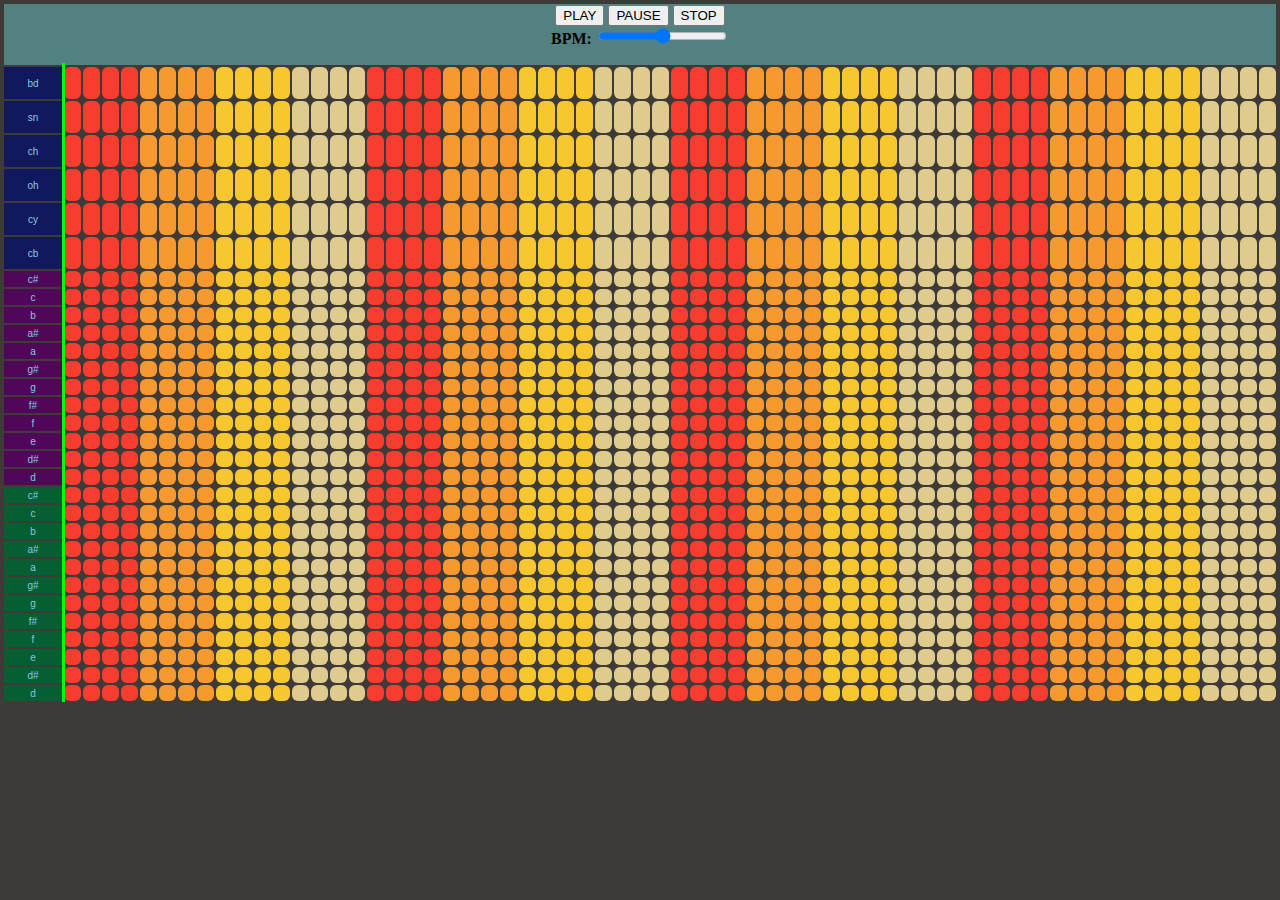
==== index.html @ 9b2cc05b "First commit" ====
<html>

  <head>
    <title>Loop Fun</title>

    <link rel="stylesheet" href="assets/ss/style.css">
  </head>

  <body>



    <table id="mainTable">
      <tbody id="tableBody">
        <div id="playheadLine" onresize="windowResize()"></div>

        <th colspan="65" id="tableHeading">
          <button class="transportControl" onclick="transportPlay()">
            PLAY
          </button>
          <button class="transportControl" onclick="transportPause()">
            PAUSE
          </button>
          <button class="transportControl" onclick="transportStop()">
            STOP
          </button>

          <form action="/action_page.php" method="get">
          BPM:
            <input type="range" name="points" min="70" max="139">

          </form>

        </th>

      </tbody>
    </table>

  </body>

  <script src="script.js"></script>

</html>
---- assets/ss/style.css ----
body {
  margin: 0;
  background-color: #3D3A37;
}

#mainTable {
  border: 2px solid #3D3A37;
  background-color: #3D3A37;
  border-spacing: 2px;
}

th {
  background-color: #538181;
  height: 50;
}

.transportControl {
  color: black;
}


td {
  width: 20px;
}

td.noteGrid {
  border: 0px solid #595337;
  border-radius: 6px;
  padding: 0px;
}

td.noteGrid:hover {
  background-color: #6EF200 !important;
}

td.noteGrid:active {
  background-color: #87CA50 !important;
}

#rowIdentifier {
  width: 64px;
  font-family: "Arial", sans-serif;
  text-align: center;
  color: #82C7E5;
  font-size: 10px;
}

.rowDrums #rowIdentifier {
  background-color: #12185E;
}

.rowBass #rowIdentifier {
  background-color: #510759;
}

.rowLead #rowIdentifier {
  background-color: #065F32;
}

.rowDrums {
  height: 32px;
}

.rowBass {
  height: 16px;
}

.rowLead {
  height: 16px;
}
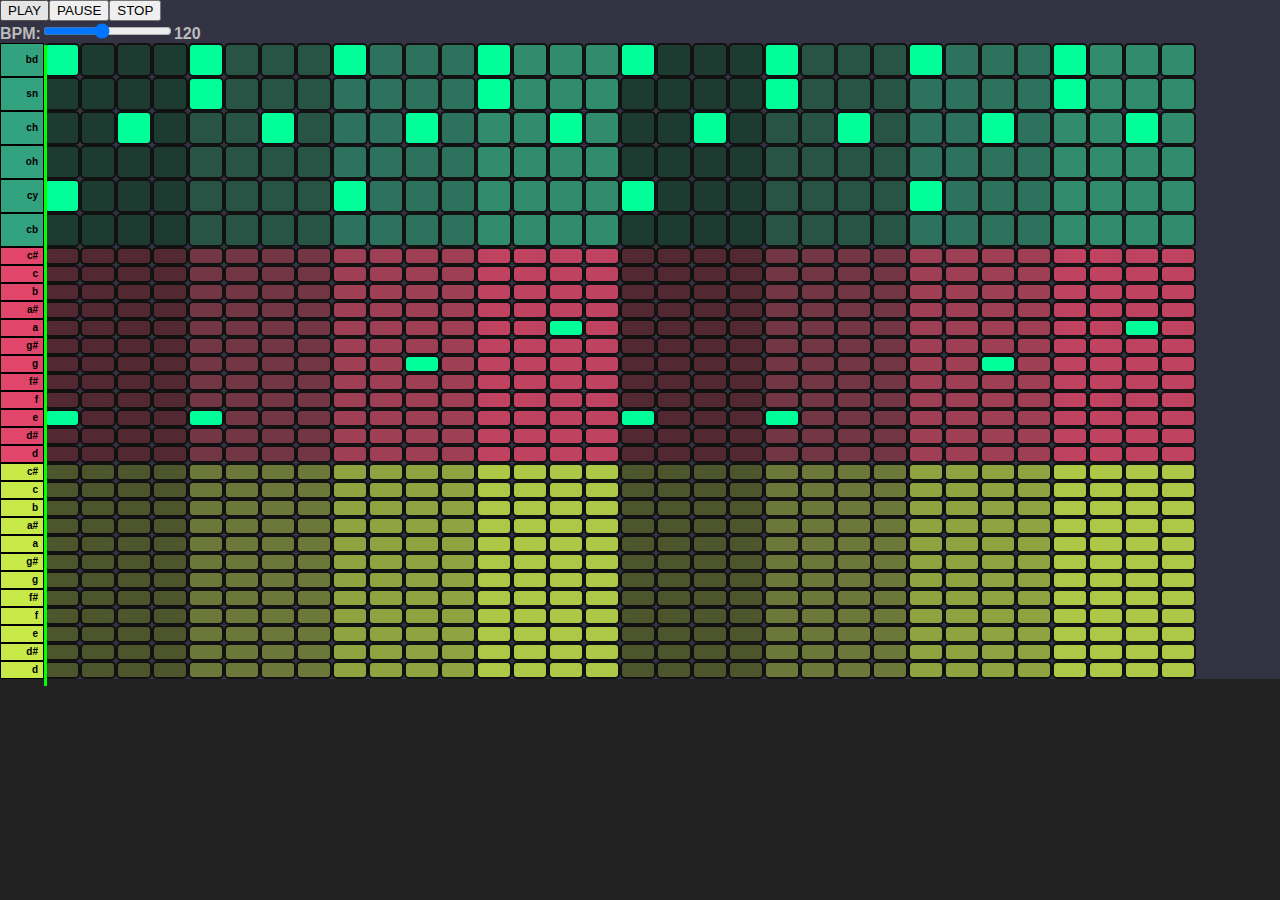
==== commit eb6458c1: "Added Web Audio API for sound, better mouse controls, div for selection box" ====
--- a/index.html
+++ b/index.html
@@ -8,33 +8,18 @@
 
   <body>
 
+    <div id="mainTable">
 
+      <div id="tableHeading">
+        <button class="transportControl" onclick="transportPlay()">PLAY</button>
+        <button class="transportControl" onclick="transportPause()">PAUSE</button>
+        <button class="transportControl" onclick="transportStop()">STOP</button>
+        <div id="bpm">BPM:<span id="bpmSlider"></span><span id="bpmValue"></span></div>
+      </div>
 
-    <table id="mainTable">
-      <tbody id="tableBody">
-        <div id="playheadLine" onresize="windowResize()"></div>
+      <div id="playheadLine" onresize="windowResize()"></div>
 
-        <th colspan="65" id="tableHeading">
-          <button class="transportControl" onclick="transportPlay()">
-            PLAY
-          </button>
-          <button class="transportControl" onclick="transportPause()">
-            PAUSE
-          </button>
-          <button class="transportControl" onclick="transportStop()">
-            STOP
-          </button>
-
-          <form action="/action_page.php" method="get">
-          BPM:
-            <input type="range" name="points" min="70" max="139">
-
-          </form>
-
-        </th>
-
-      </tbody>
-    </table>
+    </div>
 
   </body>
 
--- a/assets/ss/style.css
+++ b/assets/ss/style.css
@@ -1,71 +1,103 @@
 body {
   margin: 0;
-  background-color: #3D3A37;
+  background-color: #222222;
+  width: 1700px
 }
 
 #mainTable {
-  border: 2px solid #3D3A37;
-  background-color: #3D3A37;
-  border-spacing: 2px;
-}
-
-th {
-  background-color: #538181;
-  height: 50;
+  border: 0px solid #222222;
+  background-color: #333344;
+  border-spacing: 0px;
 }
 
 .transportControl {
   color: black;
 }
 
-
-td {
-  width: 20px;
+#playheadLine {
+  position: absolute;
+  width: 3px;
+  background-color: #00FF00;
 }
 
-td.noteGrid {
-  border: 0px solid #595337;
-  border-radius: 6px;
-  padding: 0px;
+
+#mainTable > div {
+  /* top, right, bottom, left */
+  padding: 0px 0px 0px 0px;
 }
 
-td.noteGrid:hover {
-  background-color: #6EF200 !important;
+#tableHeading {
+  display: table-header-group;
+  text-align: left;
+  color: #BBBBBB;
+  font-family: "Arial", sans-serif;
+  font-weight: bold;
 }
 
-td.noteGrid:active {
-  background-color: #87CA50 !important;
+
+button {
+  display: inline
 }
 
-#rowIdentifier {
-  width: 64px;
-  font-family: "Arial", sans-serif;
-  text-align: center;
-  color: #82C7E5;
-  font-size: 10px;
+.noteGrid {
+  border: 2px solid #111111;
+  border-radius: 5px;
+  padding: 0px;
+  width: 32px;
+  height: inherit;
+  display: table-cell;
 }
 
-.rowDrums #rowIdentifier {
-  background-color: #12185E;
+/*
+.noteGrid:hover {
+  border-color: yellow;
 }
 
-.rowBass #rowIdentifier {
-  background-color: #510759;
+.noteGrid:active {
+  border-color: red;
+}
+*/
+
+.rowIdentifier {
+  font-family: "Arial", sans-serif;
+  text-align: right;
+  color: #000000;
+  font-size: 10px;
+  font-weight: bold;
+  display: inline-block;
+  width: 32px;
+  height: inherit;
+  padding: 0px 5px;
+  border: 1px solid black;
 }
 
-.rowLead #rowIdentifier {
-  background-color: #065F32;
+.rowDrums > .rowIdentifier {
+  background-color: #32A37E;
+  line-height: 32px;
+}
+
+.rowBass > .rowIdentifier {
+  background-color: #E14569;
+  line-height: 16px;
+}
+
+.rowLead > .rowIdentifier {
+  background-color: #C8EA48;
+  line-height: 16px;
 }
 
 .rowDrums {
   height: 32px;
+  display: table-row;
 }
 
 .rowBass {
   height: 16px;
+  display: table-row;
 }
 
 .rowLead {
   height: 16px;
+  display: table-row;
 }
 
